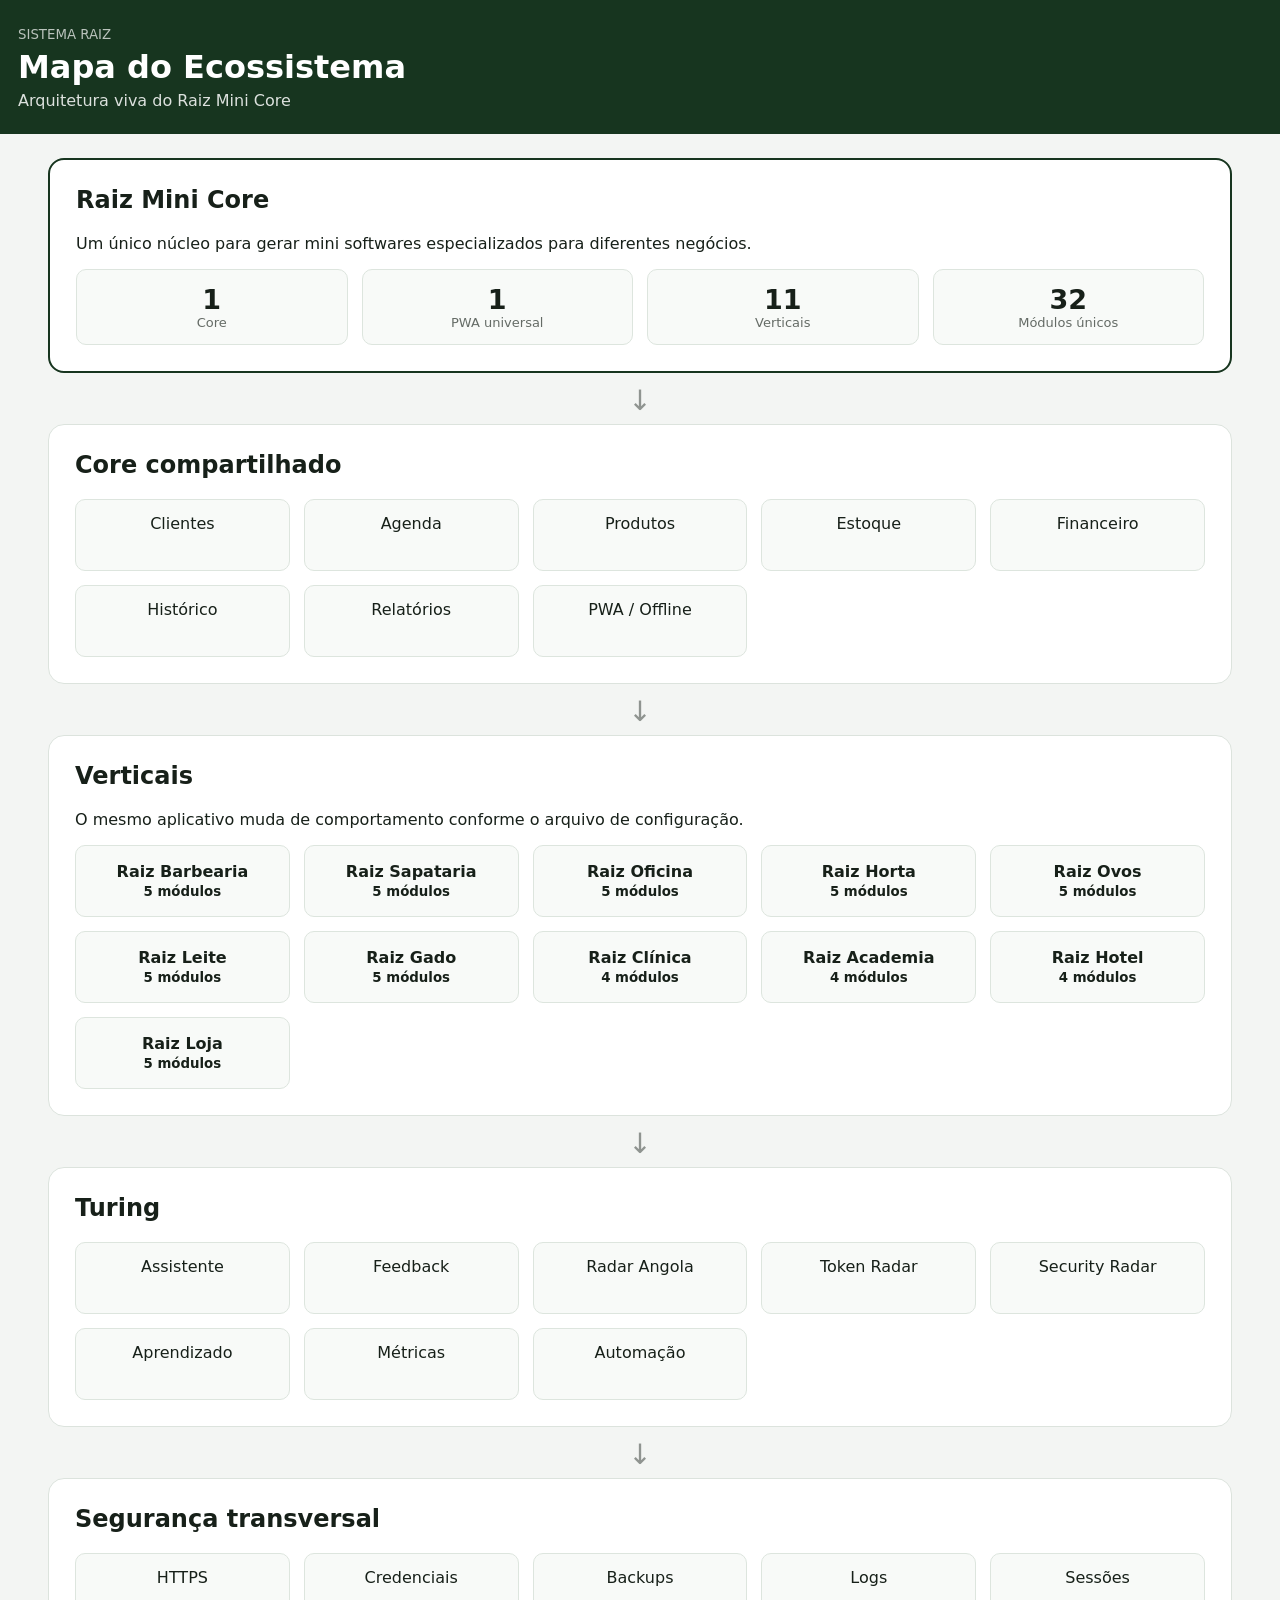
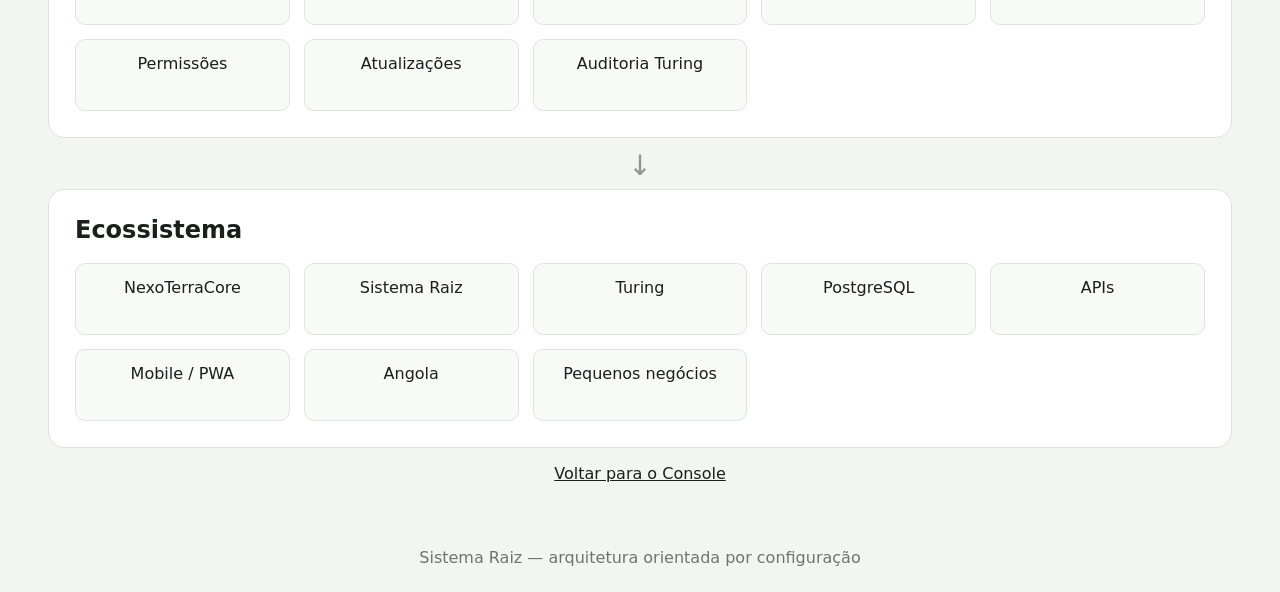
==== docs/ecossistema/index.html @ a79f6de9 "feat: integrar Ecossistema amplo ao Console" ====
<!doctype html>
<html lang="pt-BR">
<head>
  <meta charset="utf-8">
  <meta name="viewport"
        content="width=device-width,initial-scale=1,viewport-fit=cover">

  <meta name="theme-color" content="#17351f">

  <title>Ecossistema | NexoTerraCore</title>

  <style>
    * {
      box-sizing: border-box;
    }

    body {
      margin: 0;
      background: #f3f5f3;
      color: #172019;
      font-family: system-ui, sans-serif;
    }

    header {
      background: #17351f;
      color: white;
      padding: 24px 18px;
    }

    header small {
      opacity: .7;
    }

    header h1 {
      margin: 5px 0;
    }

    header p {
      margin: 0;
      opacity: .85;
    }

    main {
      max-width: 1400px;
      margin: auto;
      padding: 18px;
    }

    .nivel {
      background: white;
      border: 1px solid #dce3dd;
      border-radius: 16px;
      padding: 18px;
      margin-bottom: 15px;
    }

    .nivel h2 {
      margin-top: 0;
    }

    .core {
      border: 2px solid #17351f;
    }

    .seta {
      text-align: center;
      font-size: 28px;
      opacity: .45;
      margin: -4px 0 7px;
    }

    .grid {
      display: grid;
      grid-template-columns: repeat(2, 1fr);
      gap: 10px;
    }

    .item {
      background: #f8faf8;
      border: 1px solid #dde5de;
      padding: 14px;
      border-radius: 10px;
      text-align: center;
    }

    .vertical {
      min-height: 74px;
      display: flex;
      align-items: center;
      justify-content: center;
      font-weight: 600;
    }

    .status {
      display: grid;
      grid-template-columns: 1fr 1fr;
      gap: 10px;
    }

    .numero {
      font-size: 27px;
      font-weight: 700;
    }

    .rotulo {
      font-size: 13px;
      opacity: .65;
    }

    .online {
      font-weight: 700;
    }

    footer {
      text-align: center;
      padding: 25px;
      opacity: .6;
    }

    a {
      color: inherit;
    }

    @media (min-width: 700px) {
      .grid {
        grid-template-columns: repeat(4, 1fr);
      }

      .status {
        grid-template-columns: repeat(4, 1fr);
      }
    }
  </style>

<style id="GPS_ECOSSISTEMA_WIDE_V1">

/* Área principal ampla */
main {
  width: calc(100% - 48px) !important;
  max-width: 1600px !important;
  margin: 0 auto !important;
  padding: 24px !important;
}

/* Blocos principais */
.nivel {
  width: 100%;
  padding: 26px !important;
  border-radius: 16px;
}

/* Grades mais amplas */
.grid {
  grid-template-columns:
    repeat(auto-fit, minmax(210px, 1fr)) !important;
  gap: 14px !important;
}

.status {
  grid-template-columns:
    repeat(auto-fit, minmax(180px, 1fr)) !important;
  gap: 14px !important;
}

/* Melhor aproveitamento vertical */
.item {
  min-height: 72px;
}

/* Cabeçalho fixo para navegação diária */
header {
  position: sticky;
  top: 0;
  z-index: 50;
}

/* Preparação para painel de status futuro */
.ecossistema-status-global {
  display: grid;
  grid-template-columns:
    repeat(auto-fit, minmax(160px, 1fr));
  gap: 12px;
}

/* Telas muito grandes */
@media (min-width: 1500px) {
  main {
    max-width: 1800px !important;
  }

  .grid {
    grid-template-columns:
      repeat(auto-fit, minmax(230px, 1fr)) !important;
  }
}

/* Tablet */
@media (max-width: 900px) {
  main {
    width: calc(100% - 24px) !important;
    padding: 12px !important;
  }

  .nivel {
    padding: 18px !important;
  }
}

/* Celular */
@media (max-width: 600px) {
  main {
    width: 100% !important;
    padding: 10px !important;
  }

  .grid,
  .status {
    grid-template-columns: 1fr !important;
  }

  .nivel {
    padding: 15px !important;
  }

  header {
    position: relative;
  }
}

</style>

</head>

<body>
<!-- GPS_ECOSSISTEMA_CONSOLE -->


<header>
  <small>SISTEMA RAIZ</small>
  <h1>Mapa do Ecossistema</h1>
  <p>
    Arquitetura viva do Raiz Mini Core
  </p>
</header>

<main>

  <section class="nivel core">
    <h2>Raiz Mini Core</h2>

    <p>
      Um único núcleo para gerar mini softwares
      especializados para diferentes negócios.
    </p>

    <div class="status">
      <div class="item">
        <div class="numero">1</div>
        <div class="rotulo">Core</div>
      </div>

      <div class="item">
        <div class="numero">1</div>
        <div class="rotulo">PWA universal</div>
      </div>

      <div class="item">
        <div class="numero" id="qtdVerticais">...</div>
        <div class="rotulo">Verticais</div>
      </div>

      <div class="item">
        <div class="numero" id="qtdModulos">...</div>
        <div class="rotulo">Módulos únicos</div>
      </div>
    </div>
  </section>

  <div class="seta">↓</div>

  <section class="nivel">
    <h2>Core compartilhado</h2>

    <div class="grid">
      <div class="item">Clientes</div>
      <div class="item">Agenda</div>
      <div class="item">Produtos</div>
      <div class="item">Estoque</div>
      <div class="item">Financeiro</div>
      <div class="item">Histórico</div>
      <div class="item">Relatórios</div>
      <div class="item">PWA / Offline</div>
    </div>
  </section>

  <div class="seta">↓</div>

  <section class="nivel">
    <h2>Verticais</h2>

    <p>
      O mesmo aplicativo muda de comportamento
      conforme o arquivo de configuração.
    </p>

    <div id="verticais" class="grid"></div>
  </section>

  <div class="seta">↓</div>

  <section class="nivel">
    <h2>Turing</h2>

    <div class="grid">
      <div class="item">Assistente</div>
      <div class="item">Feedback</div>
      <div class="item">Radar Angola</div>
      <div class="item">Token Radar</div>
      <div class="item">Security Radar</div>
      <div class="item">Aprendizado</div>
      <div class="item">Métricas</div>
      <div class="item">Automação</div>
    </div>
  </section>

  <div class="seta">↓</div>

  <section class="nivel">
    <h2>Segurança transversal</h2>

    <div class="grid">
      <div class="item">HTTPS</div>
      <div class="item">Credenciais</div>
      <div class="item">Backups</div>
      <div class="item">Logs</div>
      <div class="item">Sessões</div>
      <div class="item">Permissões</div>
      <div class="item">Atualizações</div>
      <div class="item">Auditoria Turing</div>
    </div>
  </section>

  <div class="seta">↓</div>

  <section class="nivel">
    <h2>Ecossistema</h2>

    <div class="grid">
      <div class="item">
        NexoTerraCore
      </div>

      <div class="item">
        Sistema Raiz
      </div>

      <div class="item">
        Turing
      </div>

      <div class="item">
        PostgreSQL
      </div>

      <div class="item">
        APIs
      </div>

      <div class="item">
        Mobile / PWA
      </div>

      <div class="item">
        Angola
      </div>

      <div class="item">
        Pequenos negócios
      </div>
    </div>
  </section>

  <p style="text-align:center">
    <a href="../">Voltar para o Console</a>
  </p>

</main>

<footer>
  Sistema Raiz — arquitetura orientada por configuração
</footer>

<script>
async function iniciarArquitetura() {

  const resposta =
    await fetch("./verticals.json", { cache: "no-store" });

  const verticais =
    await resposta.json();

  const container =
    document.getElementById("verticais");

  const todosModulos = new Set();

  Object.entries(verticais)
    .forEach(([chave, cfg]) => {

      const item =
        document.createElement("div");

      item.className =
        "item vertical";

      item.innerHTML =
        "<div>" +
        cfg.nome +
        "<br><small>" +
        cfg.modulos.length +
        " módulos</small></div>";

      container.appendChild(item);

      cfg.modulos.forEach(
        modulo =>
          todosModulos.add(modulo)
      );
    });

  document
    .getElementById("qtdVerticais")
    .textContent =
      Object.keys(verticais).length;

  document
    .getElementById("qtdModulos")
    .textContent =
      todosModulos.size;
}

iniciarArquitetura();
</script>

</body>
</html>
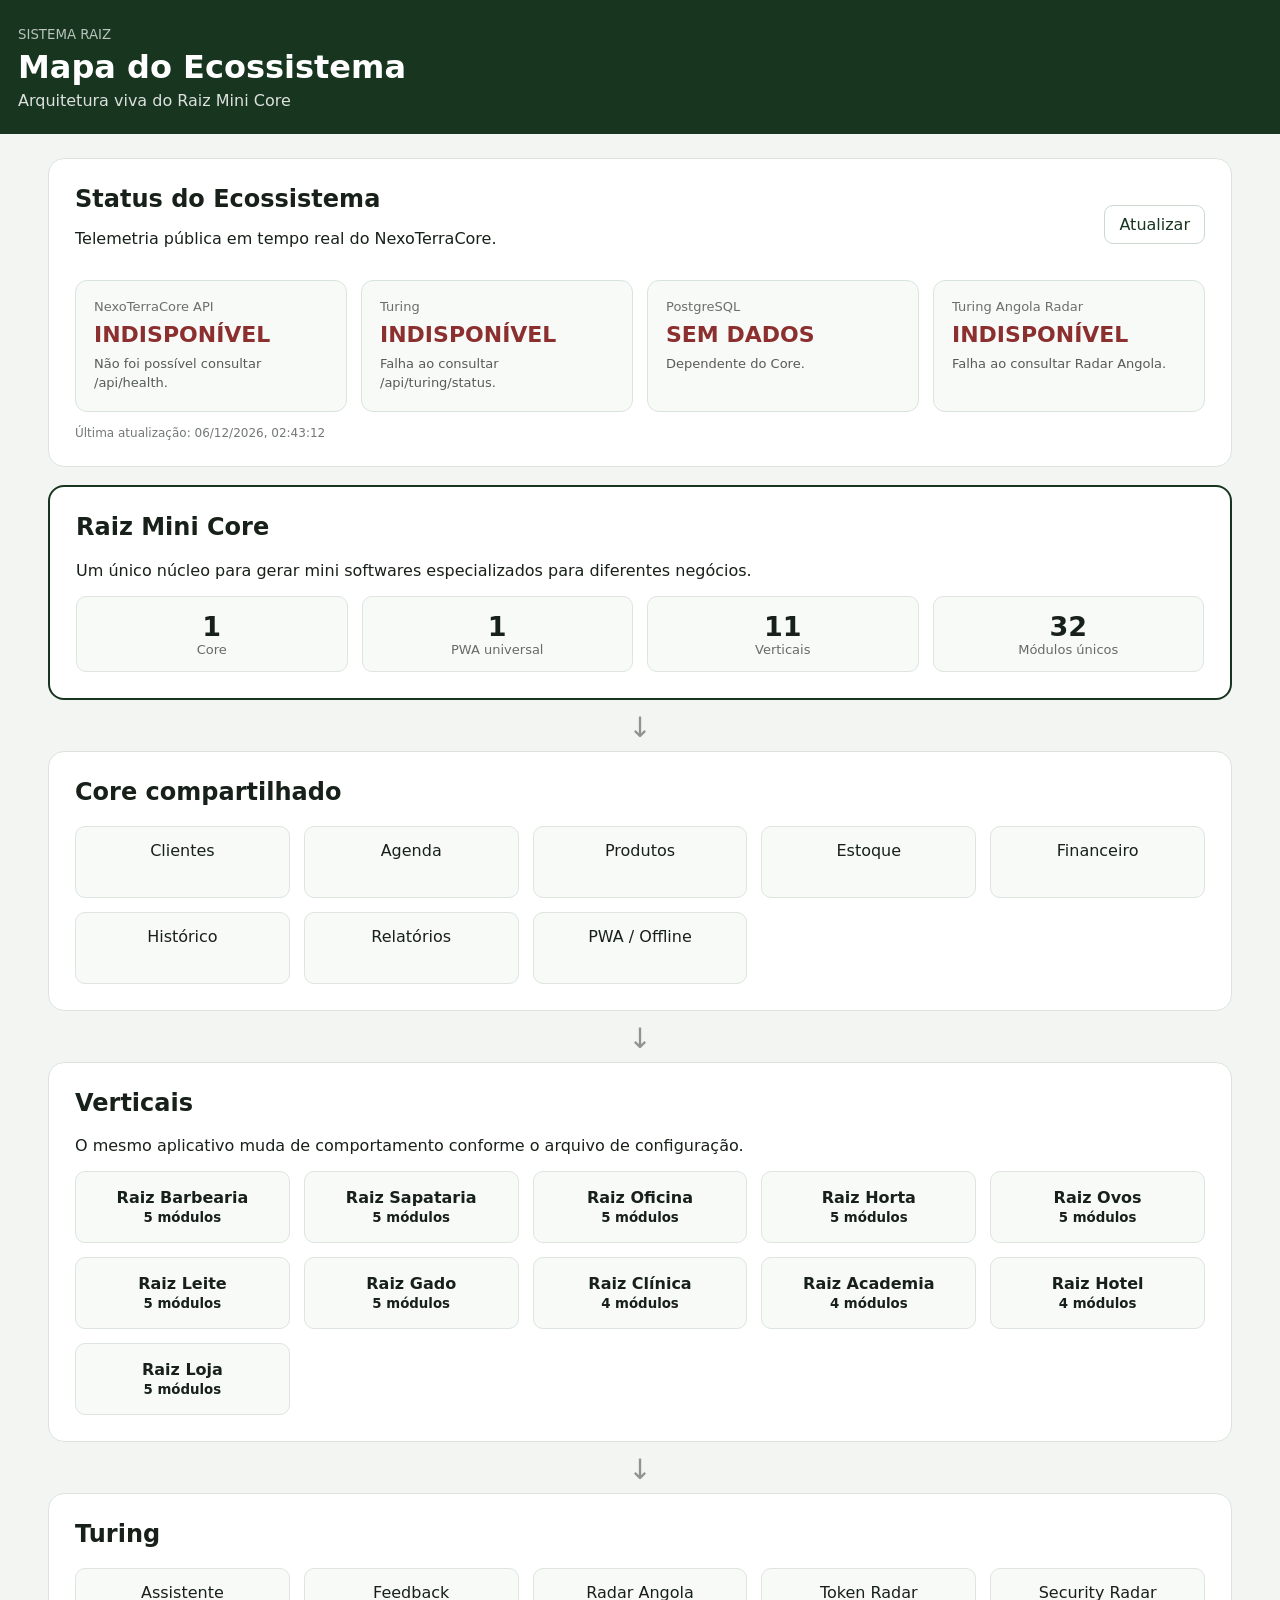
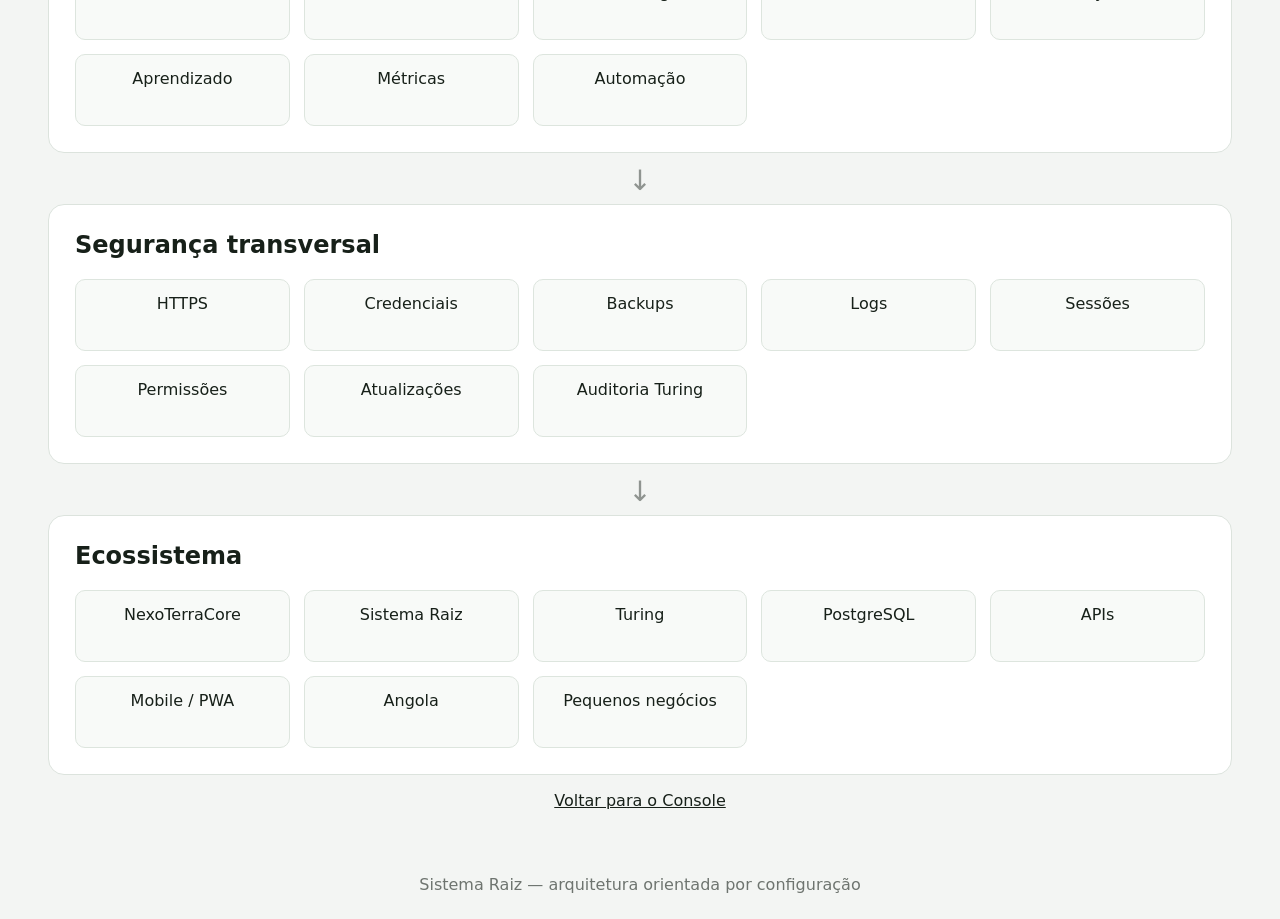
==== commit 1afd6344: "feat: adicionar telemetria viva ao Ecossistema" ====
--- a/docs/ecossistema/index.html
+++ b/docs/ecossistema/index.html
@@ -224,6 +224,99 @@
 
   header {
     position: relative;
+  }
+}
+
+</style>
+
+
+<style id="GPS_ECOSSISTEMA_LIVE_V1">
+
+.live-section {
+  margin-bottom: 18px;
+}
+
+.live-header {
+  display: flex;
+  align-items: center;
+  justify-content: space-between;
+  gap: 16px;
+  margin-bottom: 16px;
+}
+
+.live-header h2 {
+  margin: 0;
+}
+
+.live-refresh {
+  border: 1px solid #cbd9cf;
+  background: #fff;
+  color: #17351f;
+  border-radius: 9px;
+  padding: 9px 14px;
+  cursor: pointer;
+  font: inherit;
+}
+
+.live-grid {
+  display: grid;
+  grid-template-columns:
+    repeat(auto-fit, minmax(210px, 1fr));
+  gap: 14px;
+}
+
+.live-card {
+  background: #f8faf8;
+  border: 1px solid #d9e4dc;
+  border-radius: 12px;
+  padding: 18px;
+  min-height: 126px;
+}
+
+.live-label {
+  font-size: 13px;
+  opacity: .63;
+  margin-bottom: 8px;
+}
+
+.live-value {
+  font-size: 22px;
+  font-weight: 750;
+  margin-bottom: 8px;
+}
+
+.live-detail {
+  font-size: 13px;
+  line-height: 1.45;
+  opacity: .72;
+}
+
+.live-ok .live-value {
+  color: #17643a;
+}
+
+.live-error .live-value {
+  color: #8b2f2f;
+}
+
+.live-loading .live-value {
+  color: #6f7771;
+}
+
+.live-footer {
+  margin-top: 14px;
+  font-size: 12px;
+  opacity: .6;
+}
+
+@media (max-width: 600px) {
+  .live-grid {
+    grid-template-columns: 1fr;
+  }
+
+  .live-header {
+    align-items: flex-start;
+    flex-direction: column;
   }
 }
 
@@ -244,6 +337,61 @@
 </header>
 
 <main>
+
+<section class="nivel live-section">
+
+  <div class="live-header">
+    <div>
+      <h2>Status do Ecossistema</h2>
+      <p>
+        Telemetria pública em tempo real do NexoTerraCore.
+      </p>
+    </div>
+
+    <button
+      class="live-refresh"
+      id="liveRefresh"
+      type="button"
+    >
+      Atualizar
+    </button>
+  </div>
+
+  <div class="live-grid">
+
+    <div class="live-card live-loading" id="cardApi">
+      <div class="live-label">NexoTerraCore API</div>
+      <div class="live-value" id="apiValor">Verificando...</div>
+      <div class="live-detail" id="apiDetalhe">Conectando à API.</div>
+    </div>
+
+    <div class="live-card live-loading" id="cardTuring">
+      <div class="live-label">Turing</div>
+      <div class="live-value" id="turingValor">Verificando...</div>
+      <div class="live-detail" id="turingDetalhe">Consultando agente.</div>
+    </div>
+
+    <div class="live-card live-loading" id="cardBanco">
+      <div class="live-label">PostgreSQL</div>
+      <div class="live-value" id="bancoValor">Verificando...</div>
+      <div class="live-detail" id="bancoDetalhe">Consultando Core.</div>
+    </div>
+
+    <div class="live-card live-loading" id="cardAngola">
+      <div class="live-label">Turing Angola Radar</div>
+      <div class="live-value" id="angolaValor">Verificando...</div>
+      <div class="live-detail" id="angolaDetalhe">Consultando radar.</div>
+    </div>
+
+  </div>
+
+  <div class="live-footer">
+    Última atualização:
+    <span id="liveAtualizacao">aguardando</span>
+  </div>
+
+</section>
+
 
   <section class="nivel core">
     <h2>Raiz Mini Core</h2>
@@ -442,5 +590,294 @@
 iniciarArquitetura();
 </script>
 
+
+<script>
+/* GPS_ECOSSISTEMA_LIVE_JS_V1 */
+
+const CORE_API =
+  "https://api.gustavopaulasantos.com.br";
+
+function liveEstado(card, estado) {
+  card.classList.remove(
+    "live-ok",
+    "live-error",
+    "live-loading"
+  );
+
+  card.classList.add(
+    estado === "ok"
+      ? "live-ok"
+      : estado === "error"
+        ? "live-error"
+        : "live-loading"
+  );
+}
+
+async function liveFetch(url, timeout = 8000) {
+
+  const controller =
+    new AbortController();
+
+  const timer =
+    setTimeout(
+      () => controller.abort(),
+      timeout
+    );
+
+  try {
+
+    const resposta =
+      await fetch(url, {
+        cache: "no-store",
+        signal: controller.signal
+      });
+
+    if (!resposta.ok) {
+      throw new Error(
+        "HTTP " + resposta.status
+      );
+    }
+
+    return await resposta.json();
+
+  } finally {
+    clearTimeout(timer);
+  }
+}
+
+async function atualizarEcossistema() {
+
+  const apiCard =
+    document.getElementById("cardApi");
+
+  const turingCard =
+    document.getElementById("cardTuring");
+
+  const bancoCard =
+    document.getElementById("cardBanco");
+
+  const angolaCard =
+    document.getElementById("cardAngola");
+
+  [
+    apiCard,
+    turingCard,
+    bancoCard,
+    angolaCard
+  ].forEach(card =>
+    liveEstado(card, "loading")
+  );
+
+  const resultados =
+    await Promise.allSettled([
+      liveFetch(
+        CORE_API + "/api/health"
+      ),
+
+      liveFetch(
+        CORE_API + "/api/turing/status"
+      ),
+
+      liveFetch(
+        CORE_API +
+        "/api/turing/angola/metricas"
+      )
+    ]);
+
+  /*
+   * API + Banco
+   */
+  if (resultados[0].status === "fulfilled") {
+
+    const dados =
+      resultados[0].value;
+
+    document
+      .getElementById("apiValor")
+      .textContent =
+        String(
+          dados.api || "online"
+        ).toUpperCase();
+
+    document
+      .getElementById("apiDetalhe")
+      .textContent =
+        dados.sistema ||
+        "NexoTerraCore";
+
+    liveEstado(apiCard, "ok");
+
+    const banco =
+      dados.banco || "desconhecido";
+
+    document
+      .getElementById("bancoValor")
+      .textContent =
+        String(banco).toUpperCase();
+
+    document
+      .getElementById("bancoDetalhe")
+      .textContent =
+        banco === "conectado"
+          ? "PostgreSQL conectado ao Core."
+          : "Estado informado pela API.";
+
+    liveEstado(
+      bancoCard,
+      banco === "conectado"
+        ? "ok"
+        : "error"
+    );
+
+  } else {
+
+    document
+      .getElementById("apiValor")
+      .textContent =
+        "INDISPONÍVEL";
+
+    document
+      .getElementById("apiDetalhe")
+      .textContent =
+        "Não foi possível consultar /api/health.";
+
+    document
+      .getElementById("bancoValor")
+      .textContent =
+        "SEM DADOS";
+
+    document
+      .getElementById("bancoDetalhe")
+      .textContent =
+        "Dependente do Core.";
+
+    liveEstado(apiCard, "error");
+    liveEstado(bancoCard, "error");
+  }
+
+  /*
+   * Turing
+   */
+  if (resultados[1].status === "fulfilled") {
+
+    const dados =
+      resultados[1].value;
+
+    const estado =
+      dados.estado ||
+      (dados.ok ? "online" : "indisponível");
+
+    document
+      .getElementById("turingValor")
+      .textContent =
+        String(estado).toUpperCase();
+
+    document
+      .getElementById("turingDetalhe")
+      .textContent =
+        "Agente: " +
+        (dados.agente || "Turing") +
+        " · Core: " +
+        (dados.core || "NexoTerraCore");
+
+    liveEstado(
+      turingCard,
+      dados.ok ? "ok" : "error"
+    );
+
+  } else {
+
+    document
+      .getElementById("turingValor")
+      .textContent =
+        "INDISPONÍVEL";
+
+    document
+      .getElementById("turingDetalhe")
+      .textContent =
+        "Falha ao consultar /api/turing/status.";
+
+    liveEstado(
+      turingCard,
+      "error"
+    );
+  }
+
+  /*
+   * Angola
+   */
+  if (resultados[2].status === "fulfilled") {
+
+    const dados =
+      resultados[2].value;
+
+    const metricas =
+      dados.metricas || {};
+
+    const sinais =
+      metricas.sinais_total ?? 0;
+
+    const temas =
+      metricas.temas_total ?? 0;
+
+    document
+      .getElementById("angolaValor")
+      .textContent =
+        sinais + " SINAIS";
+
+    document
+      .getElementById("angolaDetalhe")
+      .textContent =
+        temas +
+        " temas monitorados · " +
+        (dados.pais || "Angola");
+
+    liveEstado(
+      angolaCard,
+      dados.ok ? "ok" : "error"
+    );
+
+  } else {
+
+    document
+      .getElementById("angolaValor")
+      .textContent =
+        "INDISPONÍVEL";
+
+    document
+      .getElementById("angolaDetalhe")
+      .textContent =
+        "Falha ao consultar Radar Angola.";
+
+    liveEstado(
+      angolaCard,
+      "error"
+    );
+  }
+
+  document
+    .getElementById("liveAtualizacao")
+    .textContent =
+      new Date()
+        .toLocaleString(
+          "pt-BR"
+        );
+}
+
+document
+  .getElementById("liveRefresh")
+  .addEventListener(
+    "click",
+    atualizarEcossistema
+  );
+
+atualizarEcossistema();
+
+setInterval(
+  atualizarEcossistema,
+  60000
+);
+</script>
+
 </body>
 </html>
